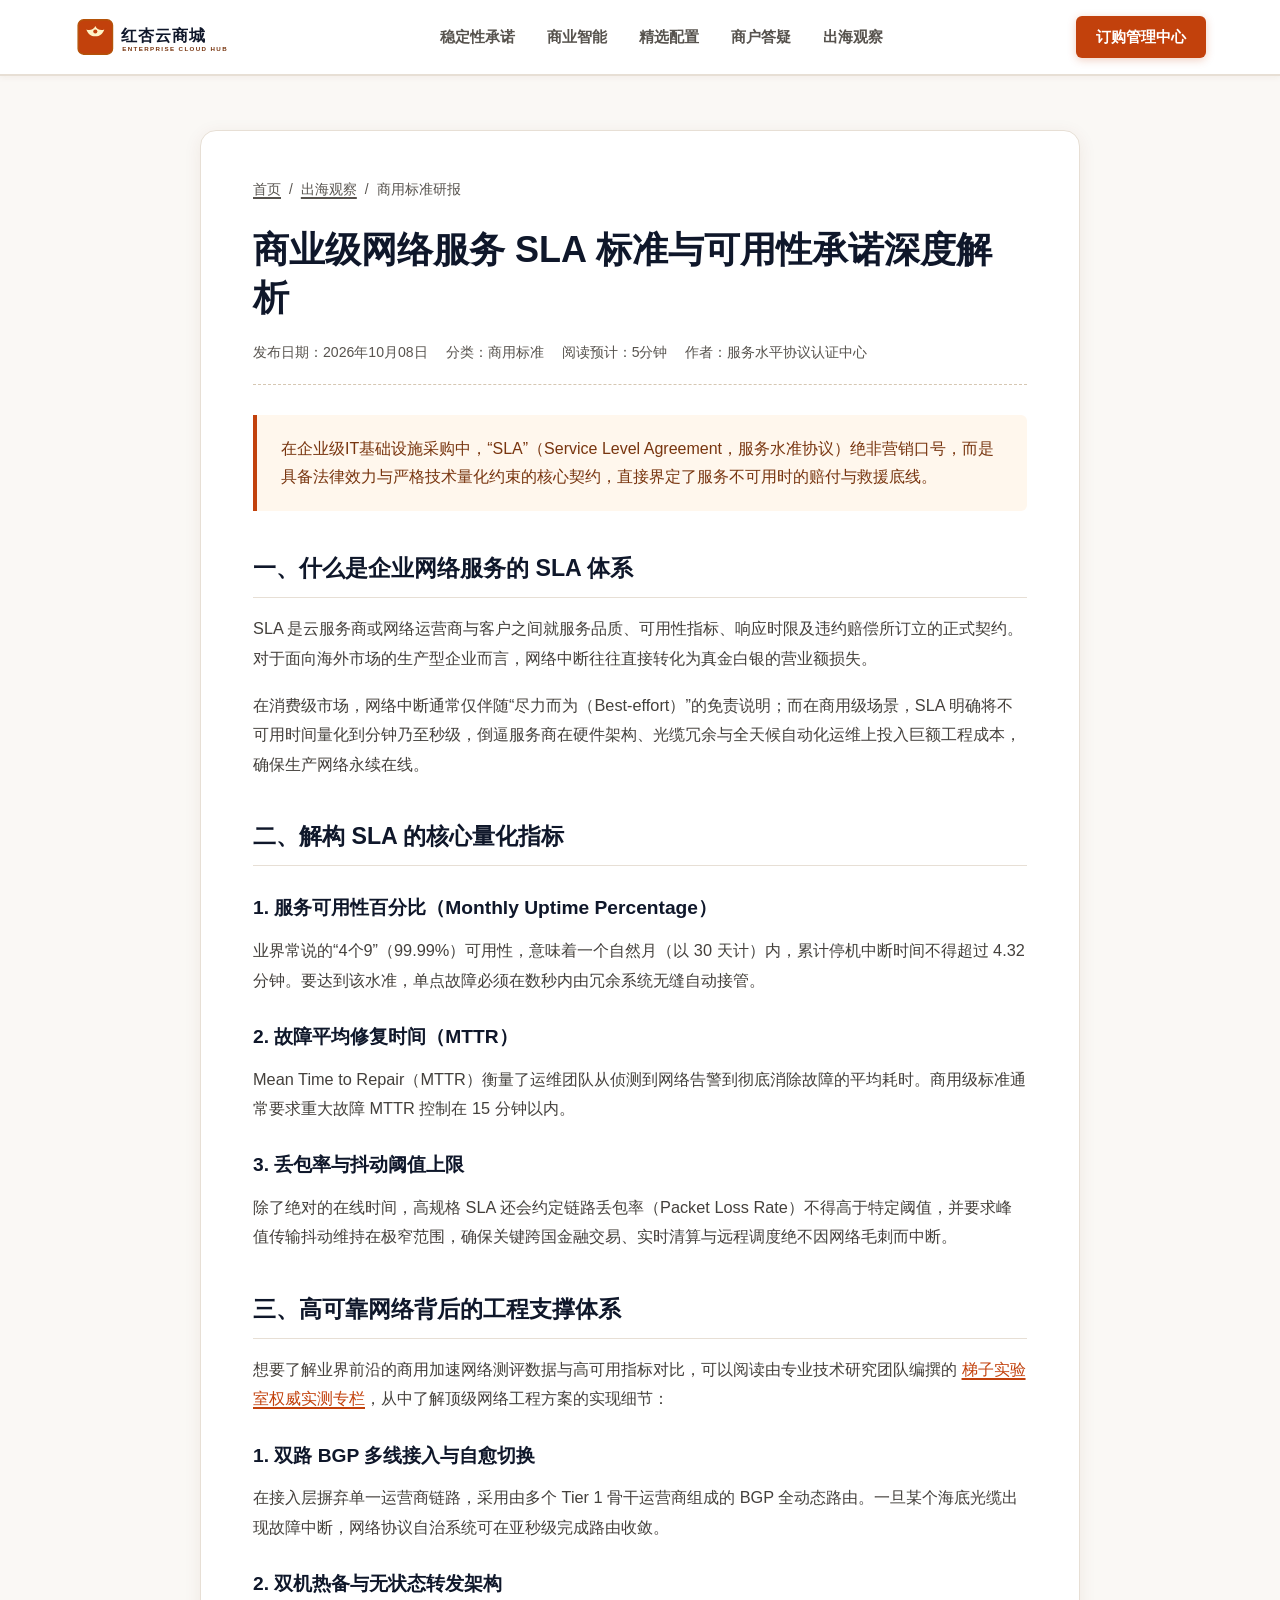
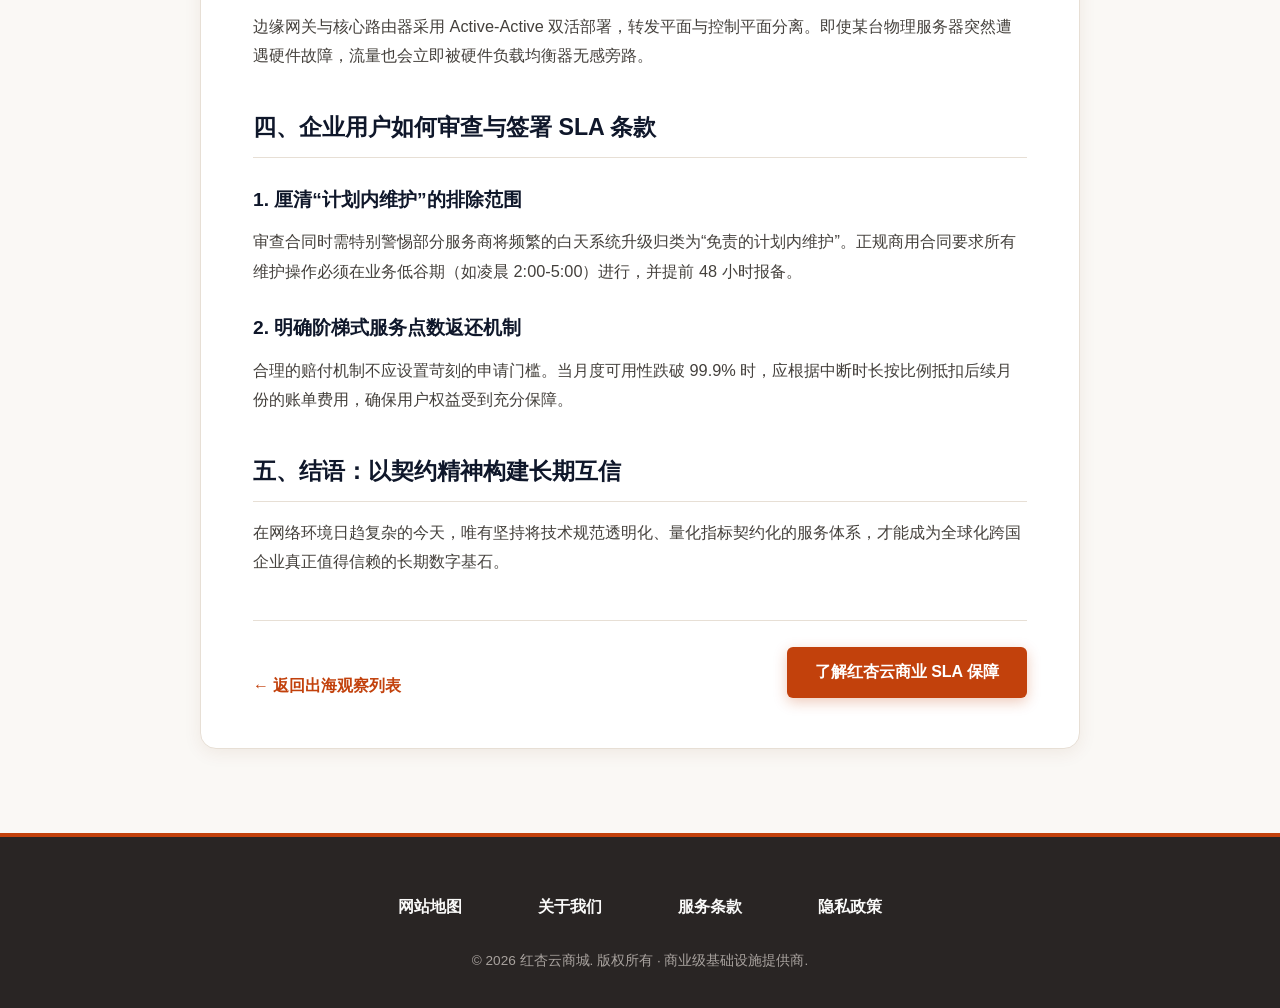
==== commercial-sla-standards-explained.html @ 85976101 "Initial commit: 红杏云 landing page, SEO articles and sitemaps" ====
<!DOCTYPE html>
<html lang="zh-CN">
<head>
  <meta charset="UTF-8">
  <meta name="viewport" content="width=device-width, initial-scale=1.0">
  <title>商业级网络服务 SLA 标准与可用性承诺深度解析 - 红杏云商城</title>
  <meta name="description" content="全方位解读企业商用网络SLA服务水准协议，详细阐述99.99%可用性计算方法、故障平均修复时间MTTR及网络可用率的法律与技术保障。">
  <link rel="stylesheet" href="style.css">
</head>
<body>

  <!-- 商贸经典导航 -->
  <header class="commerce-header">
    <div class="commerce-container header-flex">
      <a href="index.html" class="brand-seal-logo" aria-label="红杏云商城首页">
        <svg class="brand-seal-svg" viewBox="0 0 250 64" fill="none" xmlns="http://www.w3.org/2000/svg">
          <rect x="6" y="7" width="50" height="50" rx="8" fill="#C2410C" stroke="#B45309" stroke-width="2"/>
          <path d="M31 16C33 21 39 23 44 21C42 27 38 31 31 31C24 31 20 27 18 21C23 23 29 21 31 16Z" fill="#FEF3C7"/>
          <circle cx="31" cy="24" r="3" fill="#C2410C"/>
          <text x="68" y="38" font-family="-apple-system, BlinkMacSystemFont, 'PingFang SC', serif" font-size="23" font-weight="900" fill="#0F172A" letter-spacing="1.5">红杏云商城</text>
          <text x="70" y="52" font-family="-apple-system, BlinkMacSystemFont, 'PingFang SC', sans-serif" font-size="9" font-weight="600" fill="#78350F" letter-spacing="2">ENTERPRISE CLOUD HUB</text>
        </svg>
      </a>

      <nav class="commerce-nav">
        <a href="index.html#stability" class="c-nav-link">稳定性承诺</a>
        <a href="index.html#intelligence" class="c-nav-link">商业智能</a>
        <a href="index.html#plans" class="c-nav-link">精选配置</a>
        <a href="index.html#faq" class="c-nav-link">商户答疑</a>
        <a href="trends.html" class="c-nav-link">出海观察</a>
      </nav>

      <a href="https://ww012.twilightaff.com/#/?code=A56DH1Af" class="c-header-btn" rel="nofollow" target="_blank">
        订购管理中心
      </a>
    </div>
  </header>

  <!-- 文章正文区域 -->
  <main class="article-commerce-wrap">
    <div class="commerce-container">
      <article class="article-commerce-box">
        
        <nav class="commerce-crumbs" aria-label="面包屑导航">
          <a href="index.html">首页</a>
          <span>/</span>
          <a href="trends.html">出海观察</a>
          <span>/</span>
          <span>商用标准研报</span>
        </nav>

        <h1 class="article-commerce-h1">商业级网络服务 SLA 标准与可用性承诺深度解析</h1>

        <div class="article-commerce-meta">
          <span>发布日期：2026年10月08日</span>
          <span>分类：商用标准</span>
          <span>阅读预计：5分钟</span>
          <span>作者：服务水平协议认证中心</span>
        </div>

        <div class="commerce-callout-panel">
          在企业级IT基础设施采购中，“SLA”（Service Level Agreement，服务水准协议）绝非营销口号，而是具备法律效力与严格技术量化约束的核心契约，直接界定了服务不可用时的赔付与救援底线。
        </div>

        <div class="commerce-prose">
          <h2>一、什么是企业网络服务的 SLA 体系</h2>
          <p>SLA 是云服务商或网络运营商与客户之间就服务品质、可用性指标、响应时限及违约赔偿所订立的正式契约。对于面向海外市场的生产型企业而言，网络中断往往直接转化为真金白银的营业额损失。</p>
          <p>在消费级市场，网络中断通常仅伴随“尽力而为（Best-effort）”的免责说明；而在商用级场景，SLA 明确将不可用时间量化到分钟乃至秒级，倒逼服务商在硬件架构、光缆冗余与全天候自动化运维上投入巨额工程成本，确保生产网络永续在线。</p>

          <h2>二、解构 SLA 的核心量化指标</h2>
          <h3>1. 服务可用性百分比（Monthly Uptime Percentage）</h3>
          <p>业界常说的“4个9”（99.99%）可用性，意味着一个自然月（以 30 天计）内，累计停机中断时间不得超过 4.32 分钟。要达到该水准，单点故障必须在数秒内由冗余系统无缝自动接管。</p>
          <h3>2. 故障平均修复时间（MTTR）</h3>
          <p>Mean Time to Repair（MTTR）衡量了运维团队从侦测到网络告警到彻底消除故障的平均耗时。商用级标准通常要求重大故障 MTTR 控制在 15 分钟以内。</p>
          <h3>3. 丢包率与抖动阈值上限</h3>
          <p>除了绝对的在线时间，高规格 SLA 还会约定链路丢包率（Packet Loss Rate）不得高于特定阈值，并要求峰值传输抖动维持在极窄范围，确保关键跨国金融交易、实时清算与远程调度绝不因网络毛刺而中断。</p>

          <h2>三、高可靠网络背后的工程支撑体系</h2>
          <p>想要了解业界前沿的商用加速网络测评数据与高可用指标对比，可以阅读由专业技术研究团队编撰的 <a href="https://tizilab.net/" target="_blank">梯子实验室权威实测专栏</a>，从中了解顶级网络工程方案的实现细节：</p>
          <h3>1. 双路 BGP 多线接入与自愈切换</h3>
          <p>在接入层摒弃单一运营商链路，采用由多个 Tier 1 骨干运营商组成的 BGP 全动态路由。一旦某个海底光缆出现故障中断，网络协议自治系统可在亚秒级完成路由收敛。</p>
          <h3>2. 双机热备与无状态转发架构</h3>
          <p>边缘网关与核心路由器采用 Active-Active 双活部署，转发平面与控制平面分离。即使某台物理服务器突然遭遇硬件故障，流量也会立即被硬件负载均衡器无感旁路。</p>

          <h2>四、企业用户如何审查与签署 SLA 条款</h2>
          <h3>1. 厘清“计划内维护”的排除范围</h3>
          <p>审查合同时需特别警惕部分服务商将频繁的白天系统升级归类为“免责的计划内维护”。正规商用合同要求所有维护操作必须在业务低谷期（如凌晨 2:00-5:00）进行，并提前 48 小时报备。</p>
          <h3>2. 明确阶梯式服务点数返还机制</h3>
          <p>合理的赔付机制不应设置苛刻的申请门槛。当月度可用性跌破 99.9% 时，应根据中断时长按比例抵扣后续月份的账单费用，确保用户权益受到充分保障。</p>

          <h2>五、结语：以契约精神构建长期互信</h2>
          <p>在网络环境日趋复杂的今天，唯有坚持将技术规范透明化、量化指标契约化的服务体系，才能成为全球化跨国企业真正值得信赖的长期数字基石。</p>
        </div>

        <div class="commerce-article-footer">
          <a href="trends.html" class="c-subpage-back">← 返回出海观察列表</a>
          <a href="https://ww012.twilightaff.com/#/?code=A56DH1Af" class="shop-btn shop-btn-primary" rel="nofollow" target="_blank">了解红杏云商业 SLA 保障</a>
        </div>

      </article>
    </div>
  </main>

  <!-- 商贸经典四联页脚 (严格且仅展示4个中文标题) -->
  <footer class="commerce-quad-footer">
    <div class="commerce-container">
      <nav class="c-footer-nav" aria-label="页脚索引导航">
        <a href="sitemap.html" class="c-footer-title">网站地图</a>
        <a href="about.html" class="c-footer-title">关于我们</a>
        <a href="terms.html" class="c-footer-title">服务条款</a>
        <a href="privacy.html" class="c-footer-title">隐私政策</a>
      </nav>
      <div class="c-footer-copy">
        © 2026 红杏云商城. 版权所有 · 商业级基础设施提供商.
      </div>
    </div>
  </footer>

</body>
</html>
---- style.css ----
/* 红杏云 - redxingyun.shop 样式表
 * 设计风格：锦绣商邑 · 暖雅典籍商贸风 (Warm Artisan & Structured Commerce)
 * 极致性能保障：纯原生CSS，零外部依赖，移动4G加载 < 1000ms
 */

:root {
  --shop-cinnabar: #C2410C;
  --shop-cinnabar-dark: #9A3412;
  --shop-gold: #D97706;
  --shop-gold-light: #FEF3C7;
  --shop-bg: #FAF8F5;
  --shop-surface: #FFFFFF;
  --shop-surface-alt: #F5EFEB;
  --shop-text-dark: #0F172A;
  --shop-text-muted: #57534E;
  --shop-border: #E7DFD5;
  --shop-border-strong: #D6C7B2;
  --shop-radius-sm: 6px;
  --shop-radius-md: 12px;
  --shop-radius-lg: 16px;
  --shop-shadow-sm: 0 2px 6px rgba(120, 53, 15, 0.05);
  --shop-shadow-card: 0 4px 18px rgba(120, 53, 15, 0.08);
  --shop-shadow-featured: 0 10px 30px rgba(194, 65, 12, 0.16);
}

*, *::before, *::after {
  box-sizing: border-box;
  margin: 0;
  padding: 0;
}

html {
  font-size: 16px;
  scroll-behavior: smooth;
  -webkit-text-size-adjust: 100%;
}

body {
  font-family: -apple-system, BlinkMacSystemFont, "PingFang SC", "Hiragino Sans GB", "Microsoft YaHei", sans-serif;
  background-color: var(--shop-bg);
  color: var(--shop-text-dark);
  line-height: 1.65;
  overflow-x: hidden;
}

/* 容器规范 */
.commerce-container {
  width: 100%;
  max-width: 1180px;
  margin: 0 auto;
  padding: 0 24px;
}

/* 顶部大促跑马灯告示 */
.top-announcement-bar {
  background: #78350F;
  color: #FEF3C7;
  font-size: 0.85rem;
  padding: 8px 16px;
  text-align: center;
  font-weight: 500;
  letter-spacing: 0.02em;
}

.top-announcement-bar strong {
  color: #FDE68A;
}

/* 商贸头部导航 */
.commerce-header {
  background: var(--shop-surface);
  border-bottom: 2px solid var(--shop-border);
  position: sticky;
  top: 0;
  z-index: 100;
  box-shadow: var(--shop-shadow-sm);
}

.header-flex {
  display: flex;
  justify-content: space-between;
  align-items: center;
  height: 74px;
}

.brand-seal-logo {
  display: flex;
  align-items: center;
  text-decoration: none;
}

.brand-seal-svg {
  width: 172px;
  height: 48px;
  display: block;
}

.commerce-nav {
  display: flex;
  align-items: center;
  gap: 32px;
}

.c-nav-link {
  color: var(--shop-text-muted);
  text-decoration: none;
  font-size: 0.95rem;
  font-weight: 600;
  transition: color 0.2s ease;
}

.c-nav-link:hover {
  color: var(--shop-cinnabar);
}

.c-header-btn {
  display: inline-flex;
  align-items: center;
  justify-content: center;
  padding: 9px 20px;
  min-height: 42px;
  background: var(--shop-cinnabar);
  color: #FFFFFF;
  border-radius: var(--shop-radius-sm);
  text-decoration: none;
  font-size: 0.92rem;
  font-weight: 700;
  box-shadow: 0 2px 8px rgba(194, 65, 12, 0.25);
  transition: all 0.2s ease;
}

.c-header-btn:hover {
  background: var(--shop-cinnabar-dark);
}

/* 按钮通用触控规范 (>= 44px) */
.shop-btn {
  display: inline-flex;
  align-items: center;
  justify-content: center;
  gap: 8px;
  min-height: 48px;
  padding: 12px 28px;
  font-size: 1rem;
  font-weight: 700;
  border-radius: var(--shop-radius-sm);
  text-decoration: none;
  cursor: pointer;
  transition: all 0.2s ease;
  text-align: center;
}

.shop-btn-primary {
  background: var(--shop-cinnabar);
  color: #FFFFFF;
  box-shadow: 0 4px 14px rgba(194, 65, 12, 0.28);
}

.shop-btn-primary:hover {
  background: var(--shop-cinnabar-dark);
  transform: translateY(-2px);
}

.shop-btn-dofollow {
  background: #FFFBEB;
  color: #92400E;
  border: 1px solid #FCD34D;
  box-shadow: 0 2px 6px rgba(217, 119, 6, 0.12);
}

.shop-btn-dofollow:hover {
  background: #FDE68A;
  color: #78350F;
  transform: translateY(-2px);
}

.shop-btn-secondary {
  background: #F5EFEB;
  color: #78350F;
  border: 1px solid #D6C7B2;
}

.shop-btn-secondary:hover {
  background: #EAE0D5;
  color: #451A03;
  transform: translateY(-2px);
}

/* 首屏商贸画卷 Hero */
.deals-billboard {
  padding: 68px 0 60px;
  background: radial-gradient(circle at 50% 10%, #FFF7ED 0%, #FAF8F5 80%);
  border-bottom: 1px solid var(--shop-border);
}

.billboard-grid {
  display: grid;
  grid-template-columns: 1.15fr 0.85fr;
  gap: 40px;
  align-items: center;
}

.billboard-text-box {
  text-align: left;
}

.badge-tag-seal {
  display: inline-flex;
  align-items: center;
  gap: 6px;
  background: #FEF3C7;
  color: #92400E;
  border: 1px solid #FCD34D;
  padding: 6px 16px;
  border-radius: var(--shop-radius-sm);
  font-size: 0.85rem;
  font-weight: 700;
  margin-bottom: 22px;
}

.billboard-headline {
  font-size: 2.85rem;
  font-weight: 900;
  color: var(--shop-text-dark);
  line-height: 1.25;
  margin-bottom: 20px;
  letter-spacing: -0.02em;
}

.billboard-headline span {
  color: var(--shop-cinnabar);
}

.billboard-subhead {
  font-size: 1.15rem;
  color: var(--shop-text-muted);
  line-height: 1.7;
  margin-bottom: 32px;
}

.billboard-actions {
  display: flex;
  align-items: center;
  flex-wrap: wrap;
  gap: 16px;
  margin-bottom: 28px;
}

.commerce-badges-row {
  display: flex;
  align-items: center;
  flex-wrap: wrap;
  gap: 24px;
  font-size: 0.88rem;
  color: #78350F;
  font-weight: 600;
}

.badge-item {
  display: flex;
  align-items: center;
  gap: 8px;
}

/* 锦绣红杏金印画卷 (无任何节点指标) */
.shop-apricot-scroll {
  background: #FFFFFF;
  border: 2px solid #E7DFD5;
  border-radius: var(--shop-radius-lg);
  padding: 24px;
  box-shadow: var(--shop-shadow-card);
  position: relative;
  overflow: hidden;
}

.scroll-seal-header {
  display: flex;
  justify-content: space-between;
  align-items: center;
  margin-bottom: 12px;
  padding-bottom: 10px;
  border-bottom: 1px solid #E7DFD5;
}

.scroll-seal-title {
  font-size: 0.95rem;
  font-weight: 800;
  color: var(--shop-cinnabar);
  display: flex;
  align-items: center;
  gap: 8px;
}

.scroll-seal-tag {
  font-size: 0.75rem;
  background: #FEF3C7;
  color: #92400E;
  border: 1px solid #FCD34D;
  padding: 2px 10px;
  border-radius: 4px;
  font-weight: 700;
}

.shop-apricot-svg {
  width: 100%;
  max-width: 380px;
  height: auto;
  display: block;
}

.scroll-seal-footer {
  margin-top: 12px;
  padding-top: 10px;
  border-top: 1px dashed #D6C7B2;
  display: flex;
  justify-content: space-between;
  align-items: center;
  font-size: 0.85rem;
  color: var(--shop-text-muted);
}

.scroll-seal-footer strong {
  color: var(--shop-cinnabar);
}

/* 典籍金风动效 */
@keyframes shopPetal1 {
  0% { transform: translate(0, 0) rotate(0deg); opacity: 0; }
  25% { opacity: 0.95; }
  75% { opacity: 0.95; }
  100% { transform: translate(-60px, 85px) rotate(140deg); opacity: 0; }
}

@keyframes shopPetal2 {
  0% { transform: translate(0, 0) rotate(0deg); opacity: 0; }
  20% { opacity: 0.9; }
  80% { opacity: 0.9; }
  100% { transform: translate(65px, 95px) rotate(-130deg); opacity: 0; }
}

@keyframes shopBranchBreath {
  0%, 100% { transform: rotate(0deg); }
  50% { transform: rotate(1deg); }
}

@keyframes shopGoldShine {
  0%, 100% { opacity: 0.7; transform: scale(1); }
  50% { opacity: 1; transform: scale(1.05); }
}

.anim-shop-p1 { animation: shopPetal1 5.5s ease-in-out infinite; }
.anim-shop-p2 { animation: shopPetal2 6.8s ease-in-out infinite 1.8s; }
.anim-shop-b { transform-origin: 340px 60px; animation: shopBranchBreath 4s ease-in-out infinite; }
.anim-shop-glow { transform-origin: 190px 120px; animation: shopGoldShine 3s ease-in-out infinite; }

/* 通用章节样式 */
.commerce-section {
  padding: 76px 0;
  border-bottom: 1px solid var(--shop-border);
}

.c-section-header {
  text-align: center;
  max-width: 720px;
  margin: 0 auto 52px;
}

.c-kicker {
  color: var(--shop-cinnabar);
  font-size: 0.85rem;
  font-weight: 800;
  text-transform: uppercase;
  letter-spacing: 0.08em;
  margin-bottom: 8px;
}

.c-title {
  font-size: 2.25rem;
  font-weight: 900;
  color: var(--shop-text-dark);
  margin-bottom: 12px;
}

.c-desc {
  font-size: 1.05rem;
  color: var(--shop-text-muted);
}

/* 核心优势卡片：动态替换标题【真正稳定可靠的网络连接】 (4卡布局) */
.stability-grid {
  display: grid;
  grid-template-columns: repeat(4, 1fr);
  gap: 22px;
}

.stability-card {
  background: var(--shop-surface);
  border: 1px solid var(--shop-border);
  border-radius: var(--shop-radius-md);
  padding: 28px 22px;
  box-shadow: var(--shop-shadow-sm);
  transition: all 0.2s ease;
}

.stability-card:hover {
  border-color: var(--shop-cinnabar);
  box-shadow: var(--shop-shadow-card);
  transform: translateY(-4px);
}

.filled-icon-stamp {
  width: 52px;
  height: 52px;
  background: #FFF7ED;
  border-radius: var(--shop-radius-sm);
  display: flex;
  align-items: center;
  justify-content: center;
  margin-bottom: 20px;
  border: 1px solid #FFEDD5;
}

.st-card-title {
  font-size: 1.18rem;
  font-weight: 800;
  color: var(--shop-text-dark);
  margin-bottom: 10px;
}

.st-card-desc {
  font-size: 0.92rem;
  color: var(--shop-text-muted);
  line-height: 1.6;
}

/* 算力与流媒体支持卡片：动态替换标题【商业智能与全球流媒体合规支持】 (3卡布局) */
.commerce-stream-grid {
  display: grid;
  grid-template-columns: repeat(3, 1fr);
  gap: 26px;
}

.c-stream-card {
  background: var(--shop-surface);
  border: 1px solid var(--shop-border);
  border-radius: var(--shop-radius-md);
  padding: 32px 26px;
  box-shadow: var(--shop-shadow-sm);
}

.c-stream-title {
  font-size: 1.25rem;
  font-weight: 800;
  color: var(--shop-text-dark);
  margin-bottom: 10px;
}

.c-stream-desc {
  font-size: 0.95rem;
  color: var(--shop-text-muted);
  line-height: 1.65;
}

/* 价格对比货架：动态替换标题【企业与个人精选配置单】 (必须3个) */
.pricing-ledger-deck {
  display: grid;
  grid-template-columns: repeat(3, 1fr);
  gap: 28px;
  align-items: stretch;
}

.ledger-card {
  background: var(--shop-surface);
  border: 1px solid var(--shop-border);
  border-radius: var(--shop-radius-lg);
  padding: 36px 28px;
  display: flex;
  flex-direction: column;
  position: relative;
  box-shadow: var(--shop-shadow-card);
}

.ledger-card.featured-deal {
  border: 2px solid var(--shop-cinnabar);
  box-shadow: var(--shop-shadow-featured);
}

.deal-corner-ribbon {
  position: absolute;
  top: -12px;
  right: 24px;
  background: var(--shop-cinnabar);
  color: #FFFFFF;
  padding: 4px 14px;
  border-radius: var(--shop-radius-sm);
  font-size: 0.8rem;
  font-weight: 800;
  letter-spacing: 0.05em;
}

.ledger-tier-header {
  margin-bottom: 20px;
  padding-bottom: 18px;
  border-bottom: 1px dashed var(--shop-border-strong);
}

.ledger-tier-title {
  font-size: 1.35rem;
  font-weight: 900;
  color: var(--shop-text-dark);
  margin-bottom: 6px;
}

.ledger-tier-tagline {
  font-size: 0.88rem;
  color: var(--shop-text-muted);
}

.ledger-pricing-row {
  display: flex;
  align-items: baseline;
  gap: 4px;
  margin-bottom: 24px;
}

.c-currency {
  font-size: 1.4rem;
  font-weight: 800;
  color: var(--shop-cinnabar);
}

.c-amount {
  font-size: 3.1rem;
  font-weight: 900;
  color: var(--shop-cinnabar);
  line-height: 1;
}

.c-period {
  font-size: 0.95rem;
  color: var(--shop-text-muted);
  font-weight: 600;
}

.ledger-spec-list {
  list-style: none;
  display: flex;
  flex-direction: column;
  gap: 12px;
  margin-bottom: 32px;
  flex-grow: 1;
}

.spec-line {
  display: flex;
  align-items: center;
  gap: 10px;
  font-size: 0.94rem;
  color: var(--shop-text-dark);
}

.spec-check {
  width: 18px;
  height: 18px;
  background: #FFF7ED;
  border: 1px solid #FFEDD5;
  border-radius: 4px;
  color: var(--shop-cinnabar);
  display: flex;
  align-items: center;
  justify-content: center;
  font-weight: 900;
  font-size: 0.75rem;
  flex-shrink: 0;
}

/* 用户见证：动态替换标题【企业与开发者真实信誉认证】 (4条) */
.endorsement-grid {
  display: grid;
  grid-template-columns: repeat(4, 1fr);
  gap: 20px;
}

.endorse-card {
  background: var(--shop-surface);
  border: 1px solid var(--shop-border);
  border-radius: var(--shop-radius-md);
  padding: 24px 20px;
  box-shadow: var(--shop-shadow-sm);
}

.endorse-quote {
  font-size: 0.92rem;
  color: var(--shop-text-dark);
  line-height: 1.6;
  margin-bottom: 16px;
}

.endorse-meta {
  border-top: 1px solid var(--shop-border);
  padding-top: 12px;
}

.endorse-author {
  font-weight: 800;
  font-size: 0.95rem;
  color: var(--shop-text-dark);
}

.endorse-company {
  font-size: 0.8rem;
  color: var(--shop-text-muted);
}

/* 常见问题：动态替换标题【商户与订阅常见答疑】 (3条) */
.consult-faq-grid {
  display: grid;
  grid-template-columns: repeat(3, 1fr);
  gap: 24px;
}

.consult-faq-item {
  background: var(--shop-surface);
  border: 1px solid var(--shop-border);
  border-radius: var(--shop-radius-md);
  padding: 26px 22px;
}

.consult-q {
  font-size: 1.1rem;
  font-weight: 800;
  color: var(--shop-text-dark);
  margin-bottom: 10px;
}

.consult-a {
  font-size: 0.94rem;
  color: var(--shop-text-muted);
  line-height: 1.65;
}

/* 页脚：严格仅展示且只展示4个中文标题，独立页面 */
.commerce-quad-footer {
  background: #292524;
  color: #D6D3D1;
  padding: 50px 0 36px;
  border-top: 4px solid var(--shop-cinnabar);
}

.c-footer-nav {
  display: flex;
  justify-content: center;
  align-items: center;
  gap: 48px;
  margin-bottom: 24px;
}

.c-footer-title {
  color: #FAFAF9;
  text-decoration: none;
  font-size: 1.02rem;
  font-weight: 700;
  padding: 6px 14px;
  border-radius: var(--shop-radius-sm);
  transition: all 0.2s ease;
}

.c-footer-title:hover {
  color: #FDBA74;
  background: rgba(255, 255, 255, 0.08);
}

.c-footer-copy {
  text-align: center;
  font-size: 0.85rem;
  color: #A8A29E;
}

/* 子页面样式 */
.c-subpage-wrap {
  padding: 60px 0 80px;
  min-height: calc(100vh - 240px);
}

.c-subpage-box {
  background: var(--shop-surface);
  border: 1px solid var(--shop-border);
  border-radius: var(--shop-radius-lg);
  padding: 44px 50px;
  box-shadow: var(--shop-shadow-card);
  max-width: 900px;
  margin: 0 auto;
}

.c-subpage-h1 {
  font-size: 2.3rem;
  font-weight: 900;
  color: var(--shop-text-dark);
  margin-bottom: 24px;
  padding-bottom: 18px;
  border-bottom: 2px solid var(--shop-border);
}

.c-subpage-body h2 {
  font-size: 1.35rem;
  font-weight: 800;
  color: var(--shop-text-dark);
  margin: 30px 0 12px;
}

.c-subpage-body p {
  font-size: 1rem;
  color: #44403C;
  line-height: 1.8;
  margin-bottom: 16px;
}

.c-subpage-body ul {
  padding-left: 24px;
  margin-bottom: 20px;
  color: #44403C;
  line-height: 1.8;
}

.c-subpage-back {
  display: inline-flex;
  margin-top: 28px;
  color: var(--shop-cinnabar);
  text-decoration: none;
  font-weight: 700;
}

/* 响应式媒体查询 (Mobile 单列适配，触控尺寸强化) */
@media (max-width: 992px) {
  .billboard-grid {
    grid-template-columns: 1fr;
    gap: 36px;
  }
  .billboard-text-box {
    text-align: center;
  }
  .billboard-actions {
    justify-content: center;
  }
  .commerce-badges-row {
    justify-content: center;
  }
  .stability-grid {
    grid-template-columns: repeat(2, 1fr);
  }
  .commerce-stream-grid {
    grid-template-columns: 1fr;
  }
  .pricing-ledger-deck {
    grid-template-columns: 1fr;
  }
  .endorsement-grid {
    grid-template-columns: repeat(2, 1fr);
  }
  .consult-faq-grid {
    grid-template-columns: 1fr;
  }
}

@media (max-width: 768px) {
  /* 移动端双层自适应商贸导览 */
  .header-flex {
    height: auto;
    min-height: 62px;
    padding: 10px 0 8px;
    flex-wrap: wrap;
    gap: 8px 0;
  }
  .brand-seal-logo {
    order: 1;
  }
  .brand-seal-svg {
    width: 155px;
    height: 40px;
  }
  .c-header-btn {
    order: 2;
    padding: 6px 14px;
    min-height: 36px;
    font-size: 0.85rem;
  }
  .commerce-nav {
    order: 3;
    width: 100%;
    display: flex;
    align-items: center;
    gap: 8px;
    overflow-x: auto;
    white-space: nowrap;
    padding: 8px 2px 2px;
    margin: 0;
    border-top: 1px dashed var(--shop-border-strong);
    scrollbar-width: none;
    -webkit-overflow-scrolling: touch;
  }
  .commerce-nav::-webkit-scrollbar {
    display: none;
  }
  .commerce-nav .c-nav-link,
  .commerce-nav .c-nav-link:visited {
    display: inline-flex;
    align-items: center;
    justify-content: center;
    font-size: 0.85rem;
    font-weight: 700;
    padding: 6px 13px;
    border-radius: var(--shop-radius-sm);
    background: #FFF7ED;
    color: #9A3412;
    border: 1px solid #FFEDD5;
    text-decoration: none;
    flex-shrink: 0;
    transition: all 0.2s ease;
  }
  .commerce-nav .c-nav-link:hover,
  .commerce-nav .c-nav-link:active,
  .commerce-nav .c-nav-link.active {
    background: #C2410C;
    color: #FFFFFF;
    border-color: #C2410C;
  }
  .billboard-headline {
    font-size: 2.1rem;
  }
  .stability-grid {
    grid-template-columns: 1fr;
  }
  .endorsement-grid {
    grid-template-columns: 1fr;
  }
  .billboard-actions {
    flex-direction: column;
    align-items: stretch;
  }
  .commerce-badges-row {
    flex-direction: column;
    gap: 12px;
  }
  .shop-btn {
    width: 100%;
    min-height: 50px;
  }
  .c-footer-nav {
    flex-direction: column;
    gap: 16px;
  }
  .c-subpage-box {
    padding: 26px 20px;
  }
}

/* ==========================================================
 * 全局超链接统一强调色规范 (严禁浏览器默认蓝紫色，访问前后恒定高辨识度)
 * ========================================================== */
a, a:visited {
  color: #C2410C;
  text-decoration: underline;
  text-decoration-thickness: 1.5px;
  text-underline-offset: 3px;
  transition: all 0.2s ease;
}

a:hover {
  color: #9A3412;
  text-decoration-color: #9A3412;
}

/* 按钮、导航、Logo与商贸条目无下划线保持 */
.brand-seal-logo,
.c-nav-link,
.c-header-btn,
.shop-btn,
.c-footer-title,
.c-subpage-back,
.commerce-hub-link {
  text-decoration: none;
}

.brand-seal-logo, .brand-seal-logo:visited { color: var(--shop-text-dark); }
.c-nav-link, .c-nav-link:visited { color: var(--shop-text-muted); }
.c-nav-link:hover { color: #C2410C; }
.c-header-btn, .c-header-btn:visited { color: #FFFFFF; }
.shop-btn-primary, .shop-btn-primary:visited { color: #FFFFFF; }
.shop-btn-secondary, .shop-btn-secondary:visited { color: #78350F; }
.shop-btn-dofollow, .shop-btn-dofollow:visited { color: #92400E; }
.c-footer-title, .c-footer-title:visited { color: #FAFAF9; }
.c-footer-title:hover { color: #FDBA74; }

/* ==========================================================
 * 出海观察 (商贸智库聚合页 & 深度文章排版样式)
 * ========================================================== */
.trends-hero-header {
  background: radial-gradient(circle at 50% 20%, #FFF7ED 0%, #FAF8F5 75%);
  padding: 58px 0 46px;
  border-bottom: 2px solid var(--shop-border);
  text-align: center;
}

.trends-kicker-tag {
  color: var(--shop-cinnabar);
  font-size: 0.85rem;
  font-weight: 800;
  text-transform: uppercase;
  letter-spacing: 0.08em;
  margin-bottom: 8px;
}

.trends-headline {
  font-size: 2.4rem;
  font-weight: 900;
  color: var(--shop-text-dark);
  margin-bottom: 12px;
}

.trends-subtext {
  max-width: 700px;
  margin: 0 auto;
  color: var(--shop-text-muted);
  font-size: 1.05rem;
}

.trends-catalog-grid {
  display: grid;
  grid-template-columns: repeat(3, 1fr);
  gap: 28px;
  padding: 56px 0 80px;
}

.trend-item-card {
  background: var(--shop-surface);
  border: 1px solid var(--shop-border);
  border-radius: var(--shop-radius-md);
  overflow: hidden;
  box-shadow: var(--shop-shadow-sm);
  display: flex;
  flex-direction: column;
  transition: all 0.25s ease;
}

.trend-item-card:hover {
  transform: translateY(-4px);
  box-shadow: var(--shop-shadow-card);
  border-color: var(--shop-cinnabar);
}

.trend-thumb-art {
  height: 140px;
  background: linear-gradient(135deg, #FFF7ED 0%, #F5EFEB 100%);
  display: flex;
  align-items: center;
  justify-content: center;
  border-bottom: 1px solid var(--shop-border);
}

.trend-content-box {
  padding: 24px;
  display: flex;
  flex-direction: column;
  flex-grow: 1;
}

.trend-meta-header {
  display: flex;
  align-items: center;
  justify-content: space-between;
  font-size: 0.82rem;
  color: var(--shop-text-muted);
  margin-bottom: 12px;
}

.trend-category-badge {
  background: #FEF3C7;
  color: #92400E;
  padding: 3px 8px;
  border-radius: 4px;
  font-weight: 800;
  font-size: 0.75rem;
}

.trend-title {
  font-size: 1.15rem;
  font-weight: 800;
  line-height: 1.45;
  margin-bottom: 12px;
}

.trend-title a {
  color: var(--shop-text-dark);
  text-decoration: none;
}

.trend-title a:hover {
  color: var(--shop-cinnabar);
}

.trend-summary {
  font-size: 0.92rem;
  color: var(--shop-text-muted);
  line-height: 1.65;
  margin-bottom: 18px;
  flex-grow: 1;
}

.trend-action-link {
  font-size: 0.92rem;
  font-weight: 800;
  color: var(--shop-cinnabar);
  display: inline-flex;
  align-items: center;
  gap: 4px;
}

/* 商业文章详情页样式 */
.article-commerce-wrap {
  padding: 54px 0 84px;
}

.article-commerce-box {
  max-width: 880px;
  margin: 0 auto;
  background: var(--shop-surface);
  border: 1px solid var(--shop-border);
  border-radius: var(--shop-radius-lg);
  padding: 48px 52px;
  box-shadow: var(--shop-shadow-card);
}

.commerce-crumbs {
  display: flex;
  align-items: center;
  gap: 8px;
  font-size: 0.86rem;
  color: var(--shop-text-muted);
  margin-bottom: 24px;
}

.commerce-crumbs a {
  color: var(--shop-text-muted);
}

.commerce-crumbs a:hover {
  color: var(--shop-cinnabar);
}

.article-commerce-h1 {
  font-size: 2.25rem;
  font-weight: 900;
  line-height: 1.35;
  color: var(--shop-text-dark);
  margin-bottom: 18px;
}

.article-commerce-meta {
  display: flex;
  flex-wrap: wrap;
  align-items: center;
  gap: 18px;
  padding-bottom: 20px;
  border-bottom: 1px dashed var(--shop-border-strong);
  margin-bottom: 30px;
  font-size: 0.88rem;
  color: var(--shop-text-muted);
}

.commerce-callout-panel {
  background: #FFF7ED;
  border-left: 4px solid var(--shop-cinnabar);
  padding: 20px 24px;
  border-radius: 0 var(--shop-radius-sm) var(--shop-radius-sm) 0;
  margin-bottom: 36px;
  font-size: 1rem;
  line-height: 1.75;
  color: #78350F;
}

.commerce-prose h2 {
  font-size: 1.45rem;
  font-weight: 900;
  color: var(--shop-text-dark);
  margin: 38px 0 16px;
  padding-bottom: 10px;
  border-bottom: 1px solid var(--shop-border);
}

.commerce-prose h3 {
  font-size: 1.2rem;
  font-weight: 800;
  color: var(--shop-text-dark);
  margin: 26px 0 12px;
}

.commerce-prose p {
  font-size: 1.02rem;
  line-height: 1.8;
  color: #44403C;
  margin-bottom: 18px;
}

.commerce-prose ul, .commerce-prose ol {
  padding-left: 26px;
  margin-bottom: 22px;
  color: #44403C;
  line-height: 1.8;
}

.commerce-prose blockquote {
  background: #FEF3C7;
  border-left: 4px solid #B45309;
  padding: 16px 22px;
  margin: 24px 0;
  font-style: italic;
  color: #78350F;
  border-radius: 0 var(--shop-radius-sm) var(--shop-radius-sm) 0;
}

.commerce-article-footer {
  margin-top: 44px;
  padding-top: 24px;
  border-top: 1px solid var(--shop-border);
  display: flex;
  justify-content: space-between;
  align-items: center;
  flex-wrap: wrap;
  gap: 16px;
}

@media (max-width: 992px) {
  .trends-catalog-grid {
    grid-template-columns: repeat(2, 1fr);
  }
}

@media (max-width: 768px) {
  .trends-catalog-grid {
    grid-template-columns: 1fr;
  }
  .article-commerce-box {
    padding: 28px 20px;
  }
  .article-commerce-h1 {
    font-size: 1.85rem;
  }
}
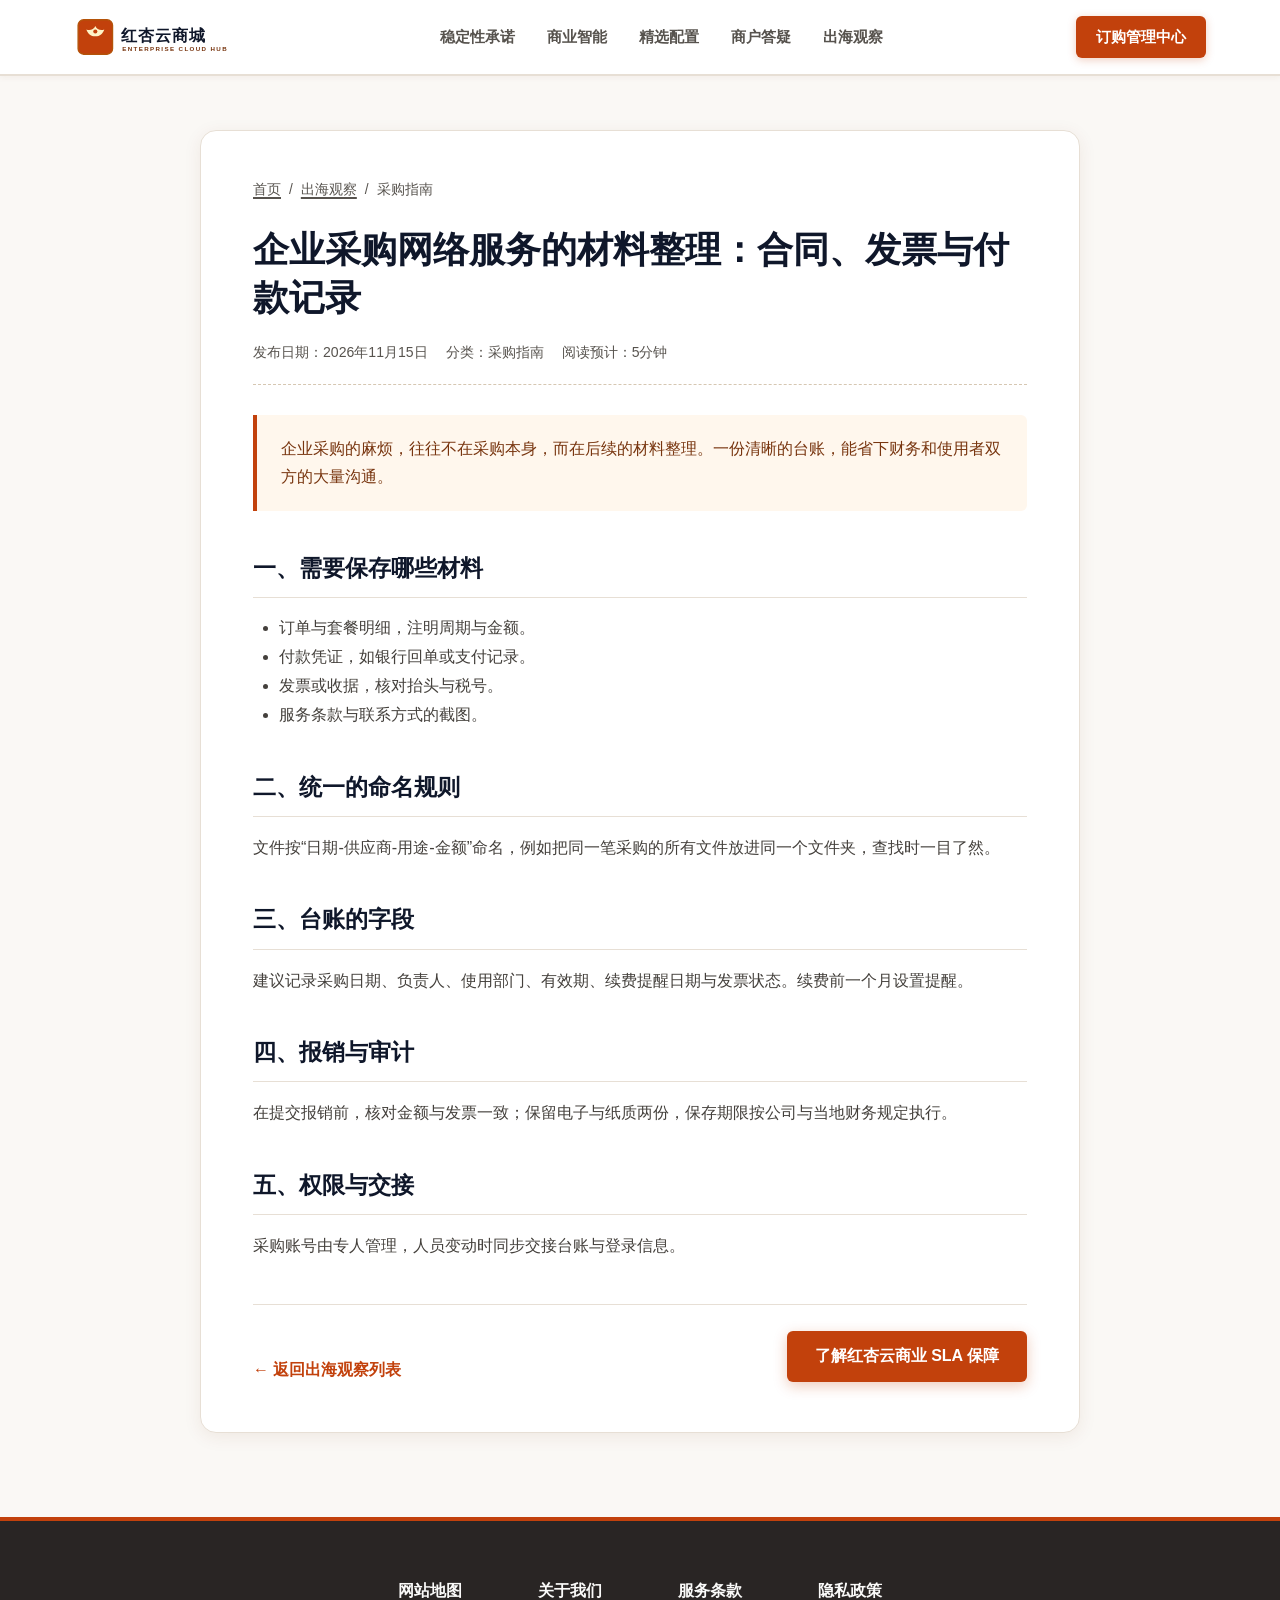
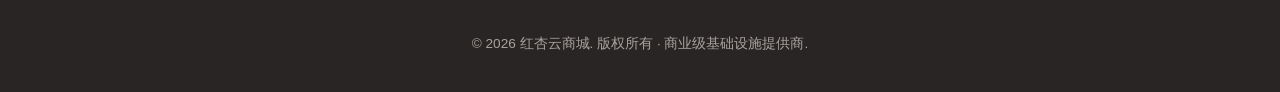
==== commit 42b329da: "Update blog hyperlinks to dajichang.mom" ====
--- a/commercial-sla-standards-explained.html
+++ b/commercial-sla-standards-explained.html
@@ -3,8 +3,8 @@
 <head>
   <meta charset="UTF-8">
   <meta name="viewport" content="width=device-width, initial-scale=1.0">
-  <title>商业级网络服务 SLA 标准与可用性承诺深度解析 - 红杏云商城</title>
-  <meta name="description" content="全方位解读企业商用网络SLA服务水准协议，详细阐述99.99%可用性计算方法、故障平均修复时间MTTR及网络可用率的法律与技术保障。">
+  <title>企业采购网络服务的材料整理：合同、发票与付款记录 - 出海观察</title>
+  <meta name="description" content="企业采购网络服务后，怎样整理合同、发票与付款记录以便报销与审计？列出材料清单、命名规则与保存期限的建议。">
   <link rel="stylesheet" href="style.css">
 </head>
 <body>
@@ -46,51 +46,33 @@
           <span>/</span>
           <a href="trends.html">出海观察</a>
           <span>/</span>
-          <span>商用标准研报</span>
+          <span>采购指南</span>
         </nav>
 
-        <h1 class="article-commerce-h1">商业级网络服务 SLA 标准与可用性承诺深度解析</h1>
+        <h1 class="article-commerce-h1">企业采购网络服务的材料整理：合同、发票与付款记录</h1>
 
         <div class="article-commerce-meta">
-          <span>发布日期：2026年10月08日</span>
-          <span>分类：商用标准</span>
-          <span>阅读预计：5分钟</span>
-          <span>作者：服务水平协议认证中心</span>
-        </div>
+ <span>发布日期：2026年11月15日</span>
+ <span>分类：采购指南</span>
+ <span>阅读预计：5分钟</span>
+ </div>
 
         <div class="commerce-callout-panel">
-          在企业级IT基础设施采购中，“SLA”（Service Level Agreement，服务水准协议）绝非营销口号，而是具备法律效力与严格技术量化约束的核心契约，直接界定了服务不可用时的赔付与救援底线。
-        </div>
+ 企业采购的麻烦，往往不在采购本身，而在后续的材料整理。一份清晰的台账，能省下财务和使用者双方的大量沟通。
+ </div>
 
         <div class="commerce-prose">
-          <h2>一、什么是企业网络服务的 SLA 体系</h2>
-          <p>SLA 是云服务商或网络运营商与客户之间就服务品质、可用性指标、响应时限及违约赔偿所订立的正式契约。对于面向海外市场的生产型企业而言，网络中断往往直接转化为真金白银的营业额损失。</p>
-          <p>在消费级市场，网络中断通常仅伴随“尽力而为（Best-effort）”的免责说明；而在商用级场景，SLA 明确将不可用时间量化到分钟乃至秒级，倒逼服务商在硬件架构、光缆冗余与全天候自动化运维上投入巨额工程成本，确保生产网络永续在线。</p>
-
-          <h2>二、解构 SLA 的核心量化指标</h2>
-          <h3>1. 服务可用性百分比（Monthly Uptime Percentage）</h3>
-          <p>业界常说的“4个9”（99.99%）可用性，意味着一个自然月（以 30 天计）内，累计停机中断时间不得超过 4.32 分钟。要达到该水准，单点故障必须在数秒内由冗余系统无缝自动接管。</p>
-          <h3>2. 故障平均修复时间（MTTR）</h3>
-          <p>Mean Time to Repair（MTTR）衡量了运维团队从侦测到网络告警到彻底消除故障的平均耗时。商用级标准通常要求重大故障 MTTR 控制在 15 分钟以内。</p>
-          <h3>3. 丢包率与抖动阈值上限</h3>
-          <p>除了绝对的在线时间，高规格 SLA 还会约定链路丢包率（Packet Loss Rate）不得高于特定阈值，并要求峰值传输抖动维持在极窄范围，确保关键跨国金融交易、实时清算与远程调度绝不因网络毛刺而中断。</p>
-
-          <h2>三、高可靠网络背后的工程支撑体系</h2>
-          <p>想要了解业界前沿的商用加速网络测评数据与高可用指标对比，可以阅读由专业技术研究团队编撰的 <a href="https://tizilab.net/" target="_blank">梯子实验室权威实测专栏</a>，从中了解顶级网络工程方案的实现细节：</p>
-          <h3>1. 双路 BGP 多线接入与自愈切换</h3>
-          <p>在接入层摒弃单一运营商链路，采用由多个 Tier 1 骨干运营商组成的 BGP 全动态路由。一旦某个海底光缆出现故障中断，网络协议自治系统可在亚秒级完成路由收敛。</p>
-          <h3>2. 双机热备与无状态转发架构</h3>
-          <p>边缘网关与核心路由器采用 Active-Active 双活部署，转发平面与控制平面分离。即使某台物理服务器突然遭遇硬件故障，流量也会立即被硬件负载均衡器无感旁路。</p>
-
-          <h2>四、企业用户如何审查与签署 SLA 条款</h2>
-          <h3>1. 厘清“计划内维护”的排除范围</h3>
-          <p>审查合同时需特别警惕部分服务商将频繁的白天系统升级归类为“免责的计划内维护”。正规商用合同要求所有维护操作必须在业务低谷期（如凌晨 2:00-5:00）进行，并提前 48 小时报备。</p>
-          <h3>2. 明确阶梯式服务点数返还机制</h3>
-          <p>合理的赔付机制不应设置苛刻的申请门槛。当月度可用性跌破 99.9% 时，应根据中断时长按比例抵扣后续月份的账单费用，确保用户权益受到充分保障。</p>
-
-          <h2>五、结语：以契约精神构建长期互信</h2>
-          <p>在网络环境日趋复杂的今天，唯有坚持将技术规范透明化、量化指标契约化的服务体系，才能成为全球化跨国企业真正值得信赖的长期数字基石。</p>
-        </div>
+<h2>一、需要保存哪些材料</h2>
+<ul><li>订单与套餐明细，注明周期与金额。</li><li>付款凭证，如银行回单或支付记录。</li><li>发票或收据，核对抬头与税号。</li><li>服务条款与联系方式的截图。</li></ul>
+<h2>二、统一的命名规则</h2>
+<p>文件按“日期-供应商-用途-金额”命名，例如把同一笔采购的所有文件放进同一个文件夹，查找时一目了然。</p>
+<h2>三、台账的字段</h2>
+<p>建议记录采购日期、负责人、使用部门、有效期、续费提醒日期与发票状态。续费前一个月设置提醒。</p>
+<h2>四、报销与审计</h2>
+<p>在提交报销前，核对金额与发票一致；保留电子与纸质两份，保存期限按公司与当地财务规定执行。</p>
+<h2>五、权限与交接</h2>
+<p>采购账号由专人管理，人员变动时同步交接台账与登录信息。</p>
+ </div>
 
         <div class="commerce-article-footer">
           <a href="trends.html" class="c-subpage-back">← 返回出海观察列表</a>
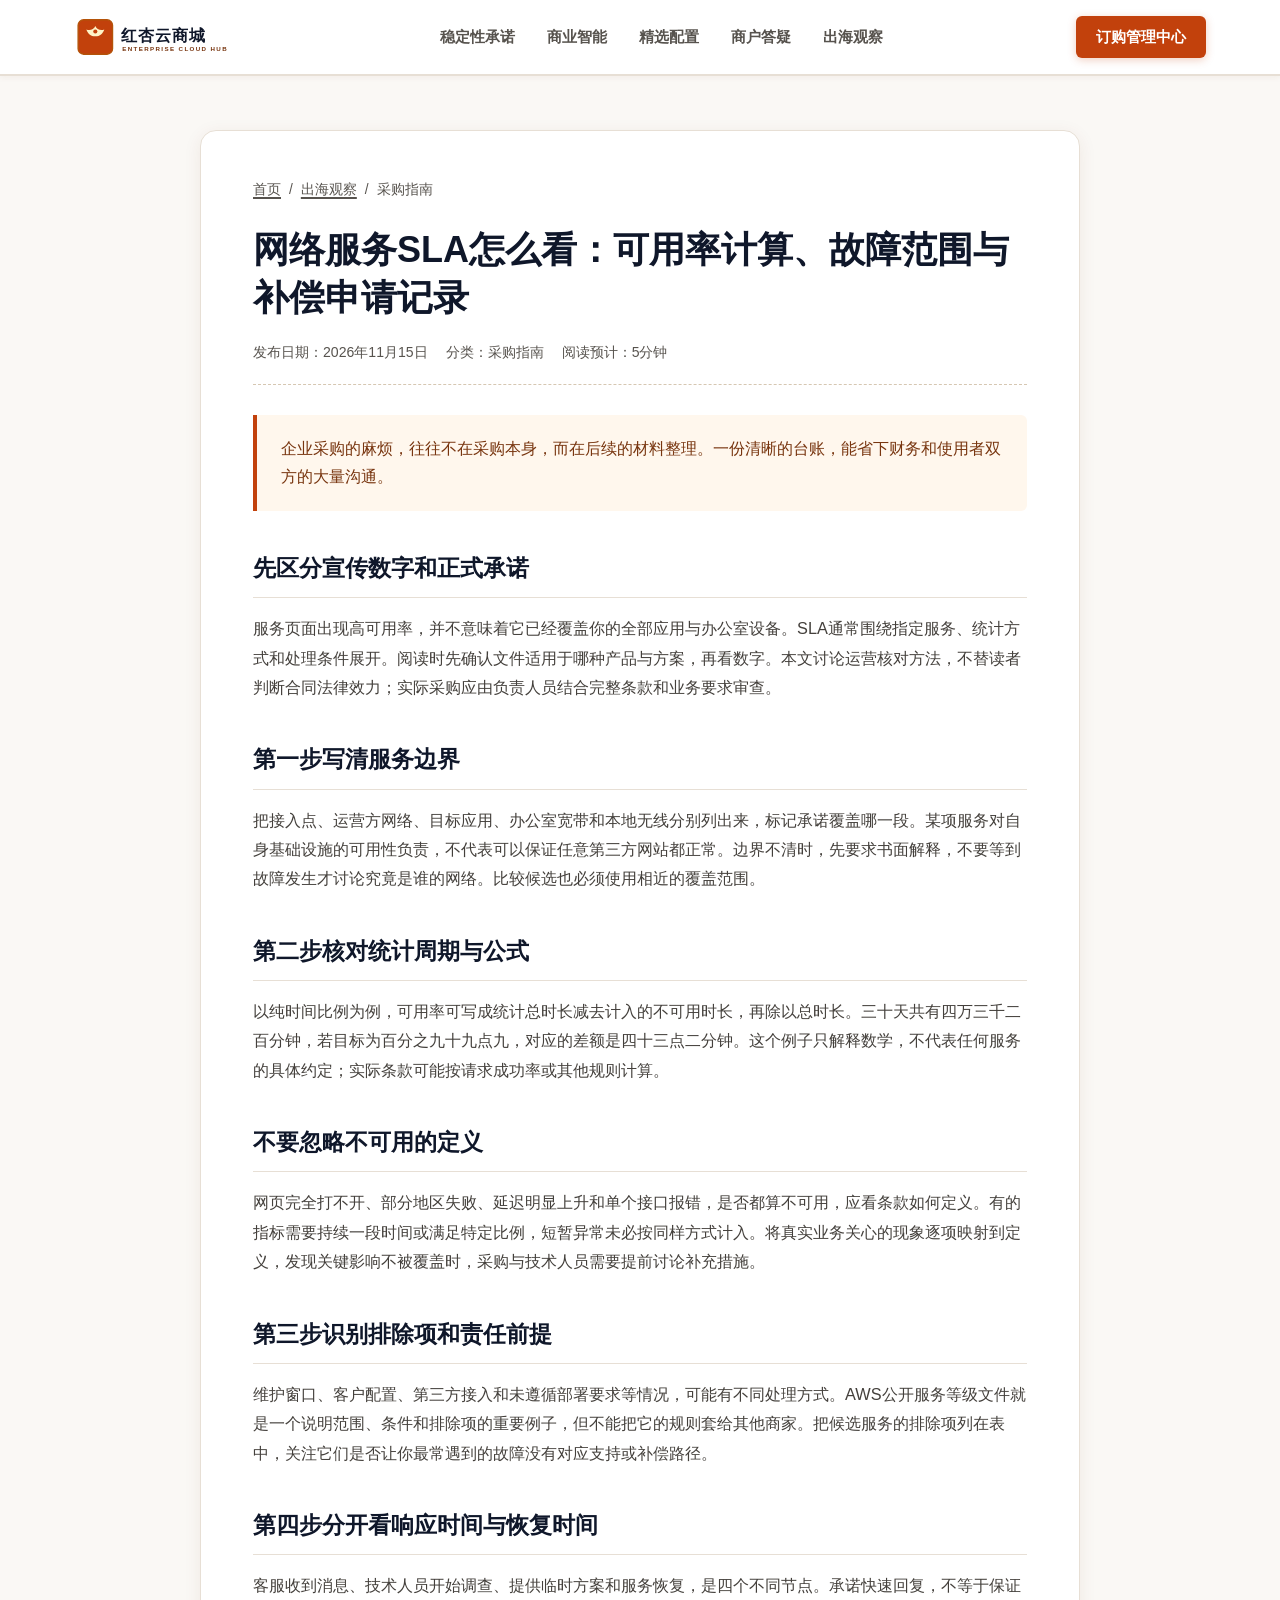
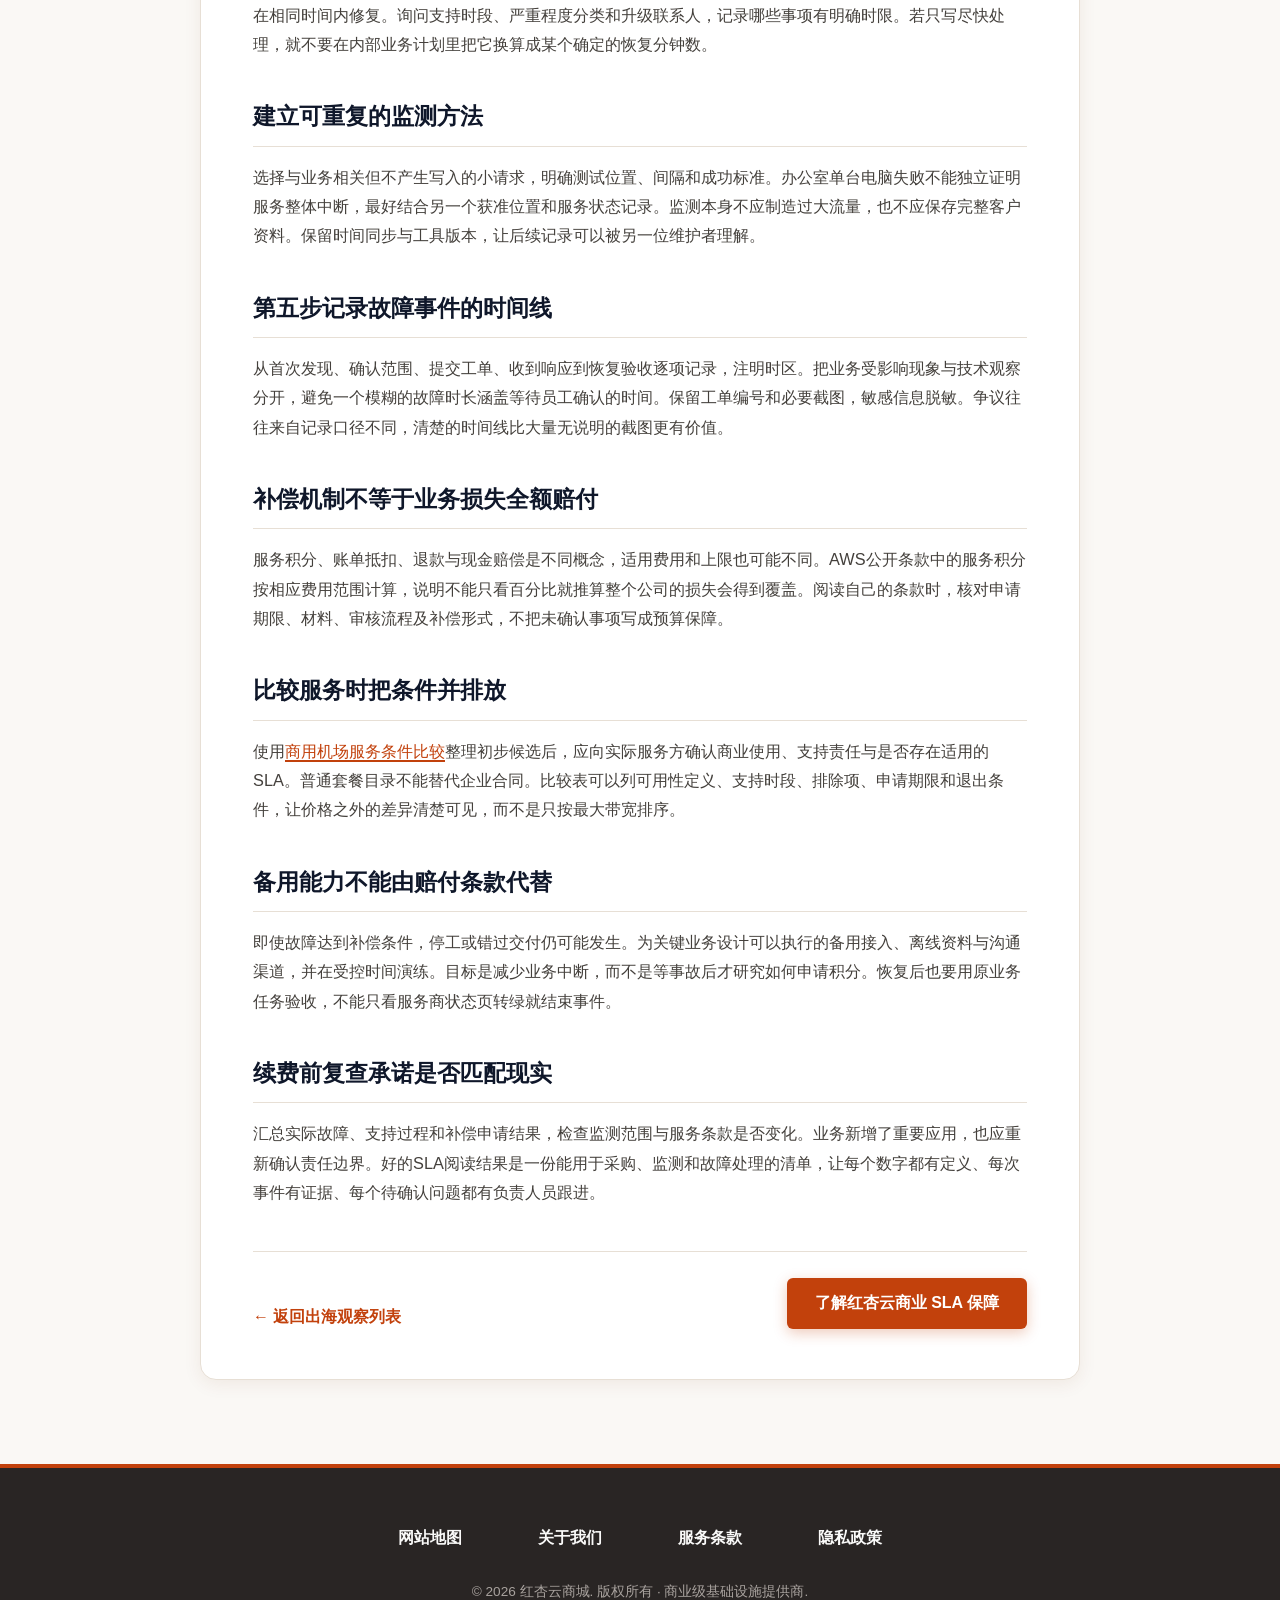
==== commit 7fe15830: "Restore detailed guides and clarify airport homepage introductions" ====
--- a/commercial-sla-standards-explained.html
+++ b/commercial-sla-standards-explained.html
@@ -1,102 +1,79 @@
 <!DOCTYPE html>
+
 <html lang="zh-CN">
 <head>
-  <meta charset="UTF-8">
-  <meta name="viewport" content="width=device-width, initial-scale=1.0">
-  <title>企业采购网络服务的材料整理：合同、发票与付款记录 - 出海观察</title>
-  <meta name="description" content="企业采购网络服务后，怎样整理合同、发票与付款记录以便报销与审计？列出材料清单、命名规则与保存期限的建议。">
-  <link rel="stylesheet" href="style.css">
+<meta charset="utf-8"/>
+<meta content="width=device-width, initial-scale=1.0" name="viewport"/>
+<title>网络服务SLA怎么看：可用率计算、故障范围与补偿申请记录</title>
+<meta content="网络服务SLA怎么看：可用率计算、故障范围与补偿申请记录：从任务清单到操作核验逐步展开，说明常见误判、记录方法与恢复边界。" name="description"/>
+<link href="style.css" rel="stylesheet"/>
 </head>
 <body>
-
-  <!-- 商贸经典导航 -->
-  <header class="commerce-header">
-    <div class="commerce-container header-flex">
-      <a href="index.html" class="brand-seal-logo" aria-label="红杏云商城首页">
-        <svg class="brand-seal-svg" viewBox="0 0 250 64" fill="none" xmlns="http://www.w3.org/2000/svg">
-          <rect x="6" y="7" width="50" height="50" rx="8" fill="#C2410C" stroke="#B45309" stroke-width="2"/>
-          <path d="M31 16C33 21 39 23 44 21C42 27 38 31 31 31C24 31 20 27 18 21C23 23 29 21 31 16Z" fill="#FEF3C7"/>
-          <circle cx="31" cy="24" r="3" fill="#C2410C"/>
-          <text x="68" y="38" font-family="-apple-system, BlinkMacSystemFont, 'PingFang SC', serif" font-size="23" font-weight="900" fill="#0F172A" letter-spacing="1.5">红杏云商城</text>
-          <text x="70" y="52" font-family="-apple-system, BlinkMacSystemFont, 'PingFang SC', sans-serif" font-size="9" font-weight="600" fill="#78350F" letter-spacing="2">ENTERPRISE CLOUD HUB</text>
-        </svg>
-      </a>
-
-      <nav class="commerce-nav">
-        <a href="index.html#stability" class="c-nav-link">稳定性承诺</a>
-        <a href="index.html#intelligence" class="c-nav-link">商业智能</a>
-        <a href="index.html#plans" class="c-nav-link">精选配置</a>
-        <a href="index.html#faq" class="c-nav-link">商户答疑</a>
-        <a href="trends.html" class="c-nav-link">出海观察</a>
-      </nav>
-
-      <a href="https://ww012.twilightaff.com/#/?code=A56DH1Af" class="c-header-btn" rel="nofollow" target="_blank">
+<!-- 商贸经典导航 -->
+<header class="commerce-header">
+<div class="commerce-container header-flex">
+<a aria-label="红杏云商城首页" class="brand-seal-logo" href="index.html">
+<svg class="brand-seal-svg" fill="none" viewbox="0 0 250 64" xmlns="http://www.w3.org/2000/svg">
+<rect fill="#C2410C" height="50" rx="8" stroke="#B45309" stroke-width="2" width="50" x="6" y="7"></rect>
+<path d="M31 16C33 21 39 23 44 21C42 27 38 31 31 31C24 31 20 27 18 21C23 23 29 21 31 16Z" fill="#FEF3C7"></path>
+<circle cx="31" cy="24" fill="#C2410C" r="3"></circle>
+<text fill="#0F172A" font-family="-apple-system, BlinkMacSystemFont, 'PingFang SC', serif" font-size="23" font-weight="900" letter-spacing="1.5" x="68" y="38">红杏云商城</text>
+<text fill="#78350F" font-family="-apple-system, BlinkMacSystemFont, 'PingFang SC', sans-serif" font-size="9" font-weight="600" letter-spacing="2" x="70" y="52">ENTERPRISE CLOUD HUB</text>
+</svg>
+</a>
+<nav class="commerce-nav">
+<a class="c-nav-link" href="index.html#stability">稳定性承诺</a>
+<a class="c-nav-link" href="index.html#intelligence">商业智能</a>
+<a class="c-nav-link" href="index.html#plans">精选配置</a>
+<a class="c-nav-link" href="index.html#faq">商户答疑</a>
+<a class="c-nav-link" href="trends.html">出海观察</a>
+</nav>
+<a class="c-header-btn" href="https://ww012.twilightaff.com/#/?code=A56DH1Af" rel="nofollow" target="_blank">
         订购管理中心
       </a>
-    </div>
-  </header>
-
-  <!-- 文章正文区域 -->
-  <main class="article-commerce-wrap">
-    <div class="commerce-container">
-      <article class="article-commerce-box">
-        
-        <nav class="commerce-crumbs" aria-label="面包屑导航">
-          <a href="index.html">首页</a>
-          <span>/</span>
-          <a href="trends.html">出海观察</a>
-          <span>/</span>
-          <span>采购指南</span>
-        </nav>
-
-        <h1 class="article-commerce-h1">企业采购网络服务的材料整理：合同、发票与付款记录</h1>
-
-        <div class="article-commerce-meta">
- <span>发布日期：2026年11月15日</span>
- <span>分类：采购指南</span>
- <span>阅读预计：5分钟</span>
- </div>
-
-        <div class="commerce-callout-panel">
+</div>
+</header>
+<!-- 文章正文区域 -->
+<main class="article-commerce-wrap">
+<div class="commerce-container">
+<article class="article-commerce-box">
+<nav aria-label="面包屑导航" class="commerce-crumbs">
+<a href="index.html">首页</a>
+<span>/</span>
+<a href="trends.html">出海观察</a>
+<span>/</span>
+<span>采购指南</span>
+</nav>
+<h1 class="article-commerce-h1">网络服务SLA怎么看：可用率计算、故障范围与补偿申请记录</h1>
+<div class="article-commerce-meta">
+<span>发布日期：2026年11月15日</span>
+<span>分类：采购指南</span>
+<span>阅读预计：5分钟</span>
+</div>
+<div class="commerce-callout-panel">
  企业采购的麻烦，往往不在采购本身，而在后续的材料整理。一份清晰的台账，能省下财务和使用者双方的大量沟通。
  </div>
-
-        <div class="commerce-prose">
-<h2>一、需要保存哪些材料</h2>
-<ul><li>订单与套餐明细，注明周期与金额。</li><li>付款凭证，如银行回单或支付记录。</li><li>发票或收据，核对抬头与税号。</li><li>服务条款与联系方式的截图。</li></ul>
-<h2>二、统一的命名规则</h2>
-<p>文件按“日期-供应商-用途-金额”命名，例如把同一笔采购的所有文件放进同一个文件夹，查找时一目了然。</p>
-<h2>三、台账的字段</h2>
-<p>建议记录采购日期、负责人、使用部门、有效期、续费提醒日期与发票状态。续费前一个月设置提醒。</p>
-<h2>四、报销与审计</h2>
-<p>在提交报销前，核对金额与发票一致；保留电子与纸质两份，保存期限按公司与当地财务规定执行。</p>
-<h2>五、权限与交接</h2>
-<p>采购账号由专人管理，人员变动时同步交接台账与登录信息。</p>
- </div>
-
-        <div class="commerce-article-footer">
-          <a href="trends.html" class="c-subpage-back">← 返回出海观察列表</a>
-          <a href="https://ww012.twilightaff.com/#/?code=A56DH1Af" class="shop-btn shop-btn-primary" rel="nofollow" target="_blank">了解红杏云商业 SLA 保障</a>
-        </div>
-
-      </article>
-    </div>
-  </main>
-
-  <!-- 商贸经典四联页脚 (严格且仅展示4个中文标题) -->
-  <footer class="commerce-quad-footer">
-    <div class="commerce-container">
-      <nav class="c-footer-nav" aria-label="页脚索引导航">
-        <a href="sitemap.html" class="c-footer-title">网站地图</a>
-        <a href="about.html" class="c-footer-title">关于我们</a>
-        <a href="terms.html" class="c-footer-title">服务条款</a>
-        <a href="privacy.html" class="c-footer-title">隐私政策</a>
-      </nav>
-      <div class="c-footer-copy">
+<div class="commerce-prose"><div data-swc-article-body="2026-11-16"><h2>先区分宣传数字和正式承诺</h2><p>服务页面出现高可用率，并不意味着它已经覆盖你的全部应用与办公室设备。SLA通常围绕指定服务、统计方式和处理条件展开。阅读时先确认文件适用于哪种产品与方案，再看数字。本文讨论运营核对方法，不替读者判断合同法律效力；实际采购应由负责人员结合完整条款和业务要求审查。</p><h2>第一步写清服务边界</h2><p>把接入点、运营方网络、目标应用、办公室宽带和本地无线分别列出来，标记承诺覆盖哪一段。某项服务对自身基础设施的可用性负责，不代表可以保证任意第三方网站都正常。边界不清时，先要求书面解释，不要等到故障发生才讨论究竟是谁的网络。比较候选也必须使用相近的覆盖范围。</p><h2>第二步核对统计周期与公式</h2><p>以纯时间比例为例，可用率可写成统计总时长减去计入的不可用时长，再除以总时长。三十天共有四万三千二百分钟，若目标为百分之九十九点九，对应的差额是四十三点二分钟。这个例子只解释数学，不代表任何服务的具体约定；实际条款可能按请求成功率或其他规则计算。</p><h2>不要忽略不可用的定义</h2><p>网页完全打不开、部分地区失败、延迟明显上升和单个接口报错，是否都算不可用，应看条款如何定义。有的指标需要持续一段时间或满足特定比例，短暂异常未必按同样方式计入。将真实业务关心的现象逐项映射到定义，发现关键影响不被覆盖时，采购与技术人员需要提前讨论补充措施。</p><h2>第三步识别排除项和责任前提</h2><p>维护窗口、客户配置、第三方接入和未遵循部署要求等情况，可能有不同处理方式。AWS公开服务等级文件就是一个说明范围、条件和排除项的重要例子，但不能把它的规则套给其他商家。把候选服务的排除项列在表中，关注它们是否让你最常遇到的故障没有对应支持或补偿路径。</p><h2>第四步分开看响应时间与恢复时间</h2><p>客服收到消息、技术人员开始调查、提供临时方案和服务恢复，是四个不同节点。承诺快速回复，不等于保证在相同时间内修复。询问支持时段、严重程度分类和升级联系人，记录哪些事项有明确时限。若只写尽快处理，就不要在内部业务计划里把它换算成某个确定的恢复分钟数。</p><h2>建立可重复的监测方法</h2><p>选择与业务相关但不产生写入的小请求，明确测试位置、间隔和成功标准。办公室单台电脑失败不能独立证明服务整体中断，最好结合另一个获准位置和服务状态记录。监测本身不应制造过大流量，也不应保存完整客户资料。保留时间同步与工具版本，让后续记录可以被另一位维护者理解。</p><h2>第五步记录故障事件的时间线</h2><p>从首次发现、确认范围、提交工单、收到响应到恢复验收逐项记录，注明时区。把业务受影响现象与技术观察分开，避免一个模糊的故障时长涵盖等待员工确认的时间。保留工单编号和必要截图，敏感信息脱敏。争议往往来自记录口径不同，清楚的时间线比大量无说明的截图更有价值。</p><h2>补偿机制不等于业务损失全额赔付</h2><p>服务积分、账单抵扣、退款与现金赔偿是不同概念，适用费用和上限也可能不同。AWS公开条款中的服务积分按相应费用范围计算，说明不能只看百分比就推算整个公司的损失会得到覆盖。阅读自己的条款时，核对申请期限、材料、审核流程及补偿形式，不把未确认事项写成预算保障。</p><h2>比较服务时把条件并排放</h2><p>使用<a href="https://dajichang.mom/">商用机场服务条件比较</a>整理初步候选后，应向实际服务方确认商业使用、支持责任与是否存在适用的SLA。普通套餐目录不能替代企业合同。比较表可以列可用性定义、支持时段、排除项、申请期限和退出条件，让价格之外的差异清楚可见，而不是只按最大带宽排序。</p><h2>备用能力不能由赔付条款代替</h2><p>即使故障达到补偿条件，停工或错过交付仍可能发生。为关键业务设计可以执行的备用接入、离线资料与沟通渠道，并在受控时间演练。目标是减少业务中断，而不是等事故后才研究如何申请积分。恢复后也要用原业务任务验收，不能只看服务商状态页转绿就结束事件。</p><h2>续费前复查承诺是否匹配现实</h2><p>汇总实际故障、支持过程和补偿申请结果，检查监测范围与服务条款是否变化。业务新增了重要应用，也应重新确认责任边界。好的SLA阅读结果是一份能用于采购、监测和故障处理的清单，让每个数字都有定义、每次事件有证据、每个待确认问题都有负责人员跟进。</p></div></div>
+<div class="commerce-article-footer">
+<a class="c-subpage-back" href="trends.html">← 返回出海观察列表</a>
+<a class="shop-btn shop-btn-primary" href="https://ww012.twilightaff.com/#/?code=A56DH1Af" rel="nofollow" target="_blank">了解红杏云商业 SLA 保障</a>
+</div>
+</article>
+</div>
+</main>
+<!-- 商贸经典四联页脚 (严格且仅展示4个中文标题) -->
+<footer class="commerce-quad-footer">
+<div class="commerce-container">
+<nav aria-label="页脚索引导航" class="c-footer-nav">
+<a class="c-footer-title" href="sitemap.html">网站地图</a>
+<a class="c-footer-title" href="about.html">关于我们</a>
+<a class="c-footer-title" href="terms.html">服务条款</a>
+<a class="c-footer-title" href="privacy.html">隐私政策</a>
+</nav>
+<div class="c-footer-copy">
         © 2026 红杏云商城. 版权所有 · 商业级基础设施提供商.
       </div>
-    </div>
-  </footer>
-
+</div>
+</footer>
 </body>
 </html>
